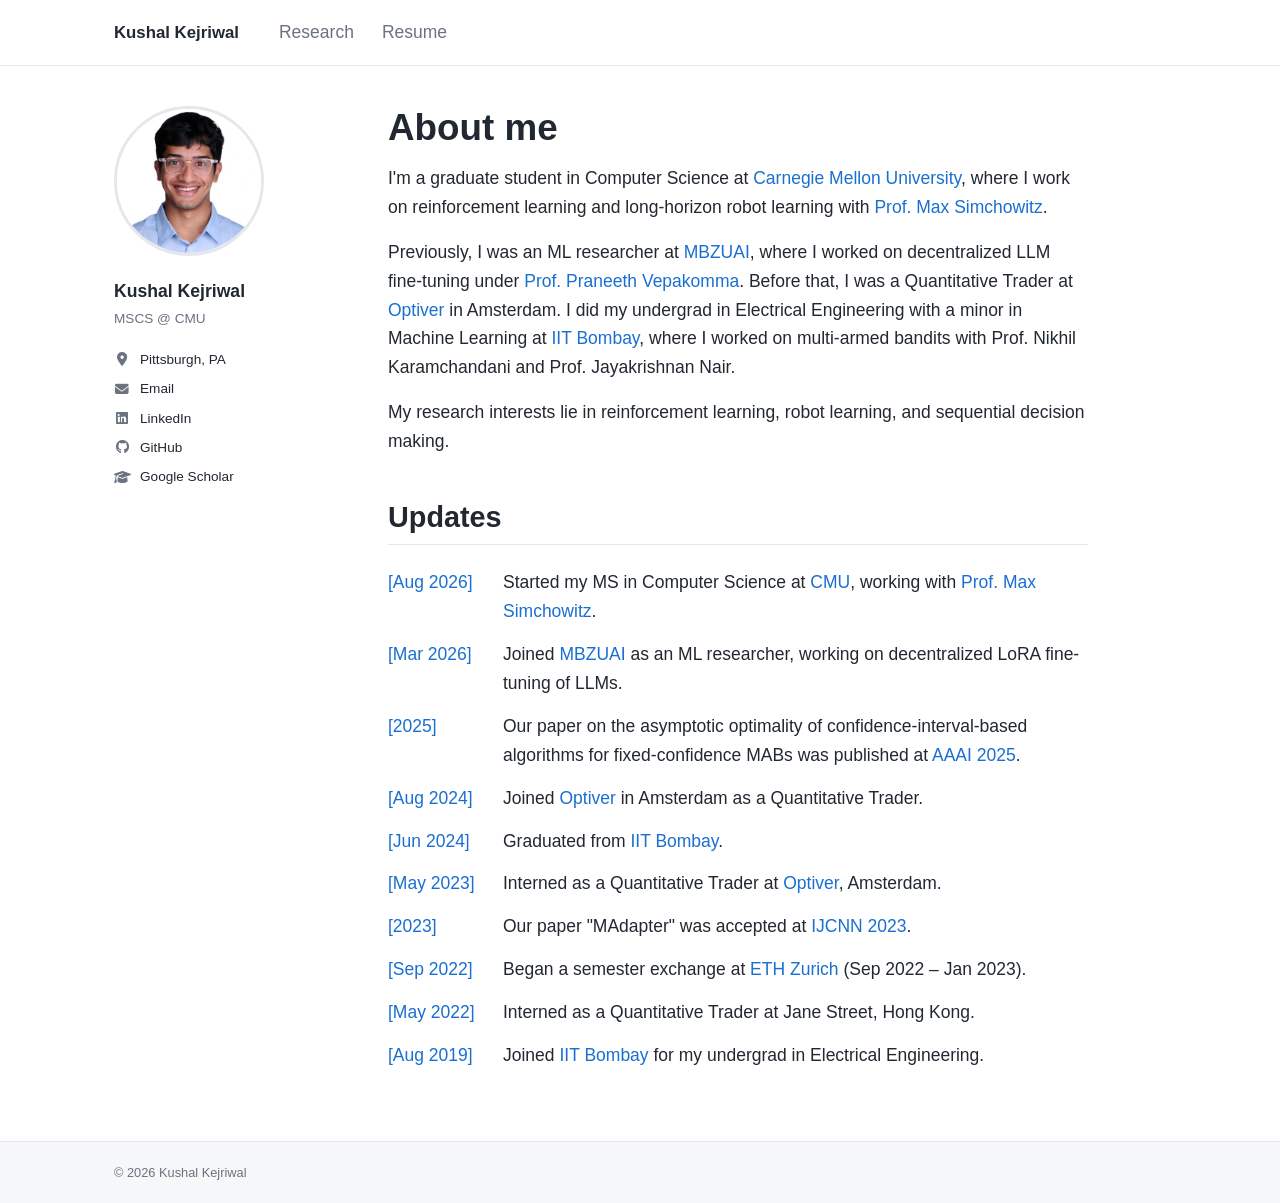
==== index.html @ 5ca909f8 "Initial personal website Co-Authored-By: Claude Opus 5.5 <noreply@anthropic.com>" ====
<!DOCTYPE html>
<html lang="en">
<head>
  <meta charset="utf-8">
  <meta name="viewport" content="width=device-width, initial-scale=1">
  <title>Kushal Kejriwal</title>
  <meta name="description" content="Kushal Kejriwal — MS in Computer Science student at Carnegie Mellon University.">
  <link rel="stylesheet" href="https://cdnjs.cloudflare.com/ajax/libs/font-awesome/6.5.1/css/all.min.css">
  <link rel="stylesheet" href="style.css">
</head>
<body>

<div class="topbar">
  <div class="inner">
    <a class="brand" href="index.html">Kushal Kejriwal</a>
    <nav>
      <a href="research.html">Research</a>
      <a href="resume.pdf">Resume</a>
    </nav>
  </div>
</div>

<div class="page">

  <aside class="sidebar">
    <img class="photo" src="images/profile.jpg" alt="Photo of Kushal Kejriwal">
    <div class="name">Kushal Kejriwal</div>
    <div class="role">MSCS @ CMU</div>
    <ul>
      <li><i class="fa-solid fa-location-dot"></i>Pittsburgh, PA</li>
      <li><i class="fa-solid fa-envelope"></i><a href="mailto:kkejriwa@andrew.cmu.edu">Email</a></li>
      <li><i class="fa-brands fa-linkedin"></i><a href="https://www.linkedin.com/in/kushal-kejriwal-3836b11aa/">LinkedIn</a></li>
      <li><i class="fa-brands fa-github"></i><a href="https://github.com/kushal134">GitHub</a></li>
      <li><i class="fa-solid fa-graduation-cap"></i><a href="https://scholar.google.com/citations?user=4yYLwFwAAAAJ&amp;hl=en">Google Scholar</a></li>
    </ul>
  </aside>

  <main class="content">
    <h1>About me</h1>
    <p>
      I'm a graduate student in Computer Science at
      <a href="https://www.cs.cmu.edu/">Carnegie Mellon University</a>, where I work on
      reinforcement learning and long-horizon robot learning with
      <a href="https://msimchowitz.github.io/">Prof. Max Simchowitz</a>.
    </p>
    <p>
      Previously, I was an ML researcher at <a href="https://mbzuai.ac.ae/">MBZUAI</a>, where I worked on
      decentralized LLM fine-tuning under <a href="https://praneeth.mit.edu/">Prof. Praneeth Vepakomma</a>.
      Before that, I was a Quantitative Trader at <a href="https://optiver.com/">Optiver</a>
      in Amsterdam. I did my undergrad in Electrical Engineering with a minor in Machine Learning at
      <a href="https://www.iitb.ac.in/">IIT Bombay</a>, where I worked on multi-armed bandits with
      Prof. Nikhil Karamchandani and Prof. Jayakrishnan Nair.
    </p>
    <p>
      My research interests lie in reinforcement learning, robot learning, and sequential decision making.
    </p>

    <h2>Updates</h2>
    <ul class="updates">
      <li><span class="date">[Aug 2026]</span><span>Started my MS in Computer Science at <a href="https://www.cs.cmu.edu/">CMU</a>, working with <a href="https://msimchowitz.github.io/">Prof. Max Simchowitz</a>.</span></li>
      <li><span class="date">[Mar 2026]</span><span>Joined <a href="https://mbzuai.ac.ae/">MBZUAI</a> as an ML researcher, working on decentralized LoRA fine-tuning of LLMs.</span></li>
      <li><span class="date">[2025]</span><span>Our paper on the asymptotic optimality of confidence-interval-based algorithms for fixed-confidence MABs was published at <a href="https://doi.org/10.1609/aaai.v39i17.33959">AAAI 2025</a>.</span></li>
      <li><span class="date">[Aug 2024]</span><span>Joined <a href="https://optiver.com/">Optiver</a> in Amsterdam as a Quantitative Trader.</span></li>
      <li><span class="date">[Jun 2024]</span><span>Graduated from <a href="https://www.iitb.ac.in/">IIT Bombay</a>.</span></li>
      <li><span class="date">[May 2023]</span><span>Interned as a Quantitative Trader at <a href="https://optiver.com/">Optiver</a>, Amsterdam.</span></li>
      <li><span class="date">[2023]</span><span>Our paper "MAdapter" was accepted at <a href="https://ieeexplore.ieee.org/document/10191376">IJCNN 2023</a>.</span></li>
      <li><span class="date">[Sep 2022]</span><span>Began a semester exchange at <a href="https://ethz.ch/en.html">ETH Zurich</a> (Sep 2022 – Jan 2023).</span></li>
      <li><span class="date">[May 2022]</span><span>Interned as a Quantitative Trader at Jane Street, Hong Kong.</span></li>
      <li><span class="date">[Aug 2019]</span><span>Joined <a href="https://www.iitb.ac.in/">IIT Bombay</a> for my undergrad in Electrical Engineering.</span></li>
    </ul>
  </main>

</div>

<footer>
  <div class="inner">© 2026 Kushal Kejriwal</div>
</footer>

</body>
</html>
---- style.css ----
:root {
  --bg: #ffffff;
  --text: #222831;
  --muted: #6b7280;
  --link: #1a6fd1;
  --link-hover: #e8871e;
  --rule: #e5e7eb;
  --bar-bg: #ffffff;
  --footer-bg: #f6f7f8;
  --thumb-bg: #f3f4f6;
  --tag-bg: #fff4e5;
  --tag-text: #9a5b00;
}
@media (prefers-color-scheme: dark) {
  :root {
    --bg: #16181c;
    --text: #e6e6e6;
    --muted: #9aa0a6;
    --link: #6fb1ff;
    --link-hover: #f5a54a;
    --rule: #2c2f35;
    --bar-bg: #16181c;
    --footer-bg: #1c1f24;
    --thumb-bg: #ffffff;
    --tag-bg: #3a2c14;
    --tag-text: #f5c27a;
  }
}
* { box-sizing: border-box; }
html, body { height: 100%; }
body {
  margin: 0;
  display: flex; flex-direction: column;
  background: var(--bg);
  color: var(--text);
  font-family: -apple-system, BlinkMacSystemFont, "Helvetica Neue", "Segoe UI", Helvetica, Arial, sans-serif;
  font-size: 17.5px;
  line-height: 1.65;
}
a { color: var(--link); text-decoration: none; }
a:hover { color: var(--link-hover); text-decoration: underline; }
p { margin: 0 0 16px; }

/* Top bar */
.topbar {
  background: var(--bar-bg);
  border-bottom: 1px solid var(--rule);
}
.topbar .inner {
  max-width: 1100px; margin: 0 auto; padding: 18px 24px;
  display: flex; align-items: baseline; gap: 40px;
}
.topbar .brand { font-weight: 700; color: var(--text); font-size: 1.05rem; }
.topbar .brand:hover { text-decoration: none; }
.topbar nav { display: flex; gap: 28px; }
.topbar nav a { color: var(--muted); }
.topbar nav a.active { color: var(--text); }

/* Page layout */
.page {
  flex: 1;
  width: 100%; max-width: 1100px; margin: 0 auto; padding: 40px 24px 64px;
  display: flex; gap: 64px;
}
.sidebar { width: 210px; flex-shrink: 0; font-size: 0.85rem; }
.sidebar .photo {
  width: 150px; height: 150px; border-radius: 50%; object-fit: cover;
  border: 3px solid var(--rule);
}
.sidebar .name { font-size: 1.1rem; font-weight: 700; margin: 14px 0 2px; }
.sidebar .role { color: var(--muted); margin-bottom: 18px; }
.sidebar ul { list-style: none; margin: 0; padding: 0; }
.sidebar li { margin: 7px 0; display: flex; align-items: center; gap: 10px; }
.sidebar li i { width: 16px; text-align: center; color: var(--muted); }
.sidebar li a { color: var(--text); }
.sidebar li a:hover { color: var(--link-hover); }

.content { flex: 1; min-width: 0; max-width: 700px; }
h1 { font-size: 2.3rem; font-weight: 600; margin: 0 0 14px; line-height: 1.2; }
h2 {
  font-size: 1.8rem; font-weight: 600; margin: 44px 0 16px; line-height: 1.2;
  padding-bottom: 10px; border-bottom: 1px solid var(--rule);
}

/* Updates */
.updates { list-style: none; margin: 0; padding: 0; }
.updates li { display: flex; gap: 20px; padding: 7px 0; }
.updates .date { color: var(--link); width: 95px; flex-shrink: 0; }

/* Research */
.project { display: flex; gap: 28px; align-items: flex-start; }
.project + .project { margin-top: 40px; }
.thumb {
  width: 230px; flex-shrink: 0;
  background: var(--thumb-bg); border-radius: 8px; overflow: hidden;
  border: 1px solid var(--rule);
}
.thumb img { width: 100%; display: block; }
.project .title { font-weight: 700; }
.project .meta { color: var(--muted); font-size: 0.95rem; }
.project .venue { font-style: italic; }
.project p { margin-top: 8px; }
.tag {
  display: inline-block; font-size: 0.75rem; font-weight: 600;
  padding: 1px 8px; border-radius: 999px; margin-left: 6px; vertical-align: 2px;
  background: var(--tag-bg); color: var(--tag-text);
}

/* Footer */
footer { background: var(--footer-bg); border-top: 1px solid var(--rule); }
footer .inner {
  max-width: 1100px; margin: 0 auto; padding: 20px 24px;
  color: var(--muted); font-size: 0.8rem;
}

@media (max-width: 760px) {
  body { font-size: 16.5px; }
  .topbar .inner { padding: 14px 16px; gap: 24px; }
  .page { flex-direction: column; gap: 28px; padding: 28px 16px 48px; }
  .sidebar { width: 100%; display: grid; grid-template-columns: 110px 1fr; column-gap: 20px; align-items: center; }
  .sidebar .photo { width: 110px; height: 110px; grid-row: span 2; }
  .sidebar .name { margin-top: 0; }
  .sidebar ul { grid-column: 1 / -1; display: flex; flex-wrap: wrap; gap: 4px 18px; margin-top: 14px; }
  .sidebar li { margin: 0; }
  h1 { font-size: 1.9rem; }
  h2 { font-size: 1.5rem; }
  .updates li { gap: 12px; }
  .updates .date { width: 82px; }
  .project { flex-direction: column; gap: 14px; }
  .thumb { width: 100%; }
  footer .inner { padding: 16px; }
}
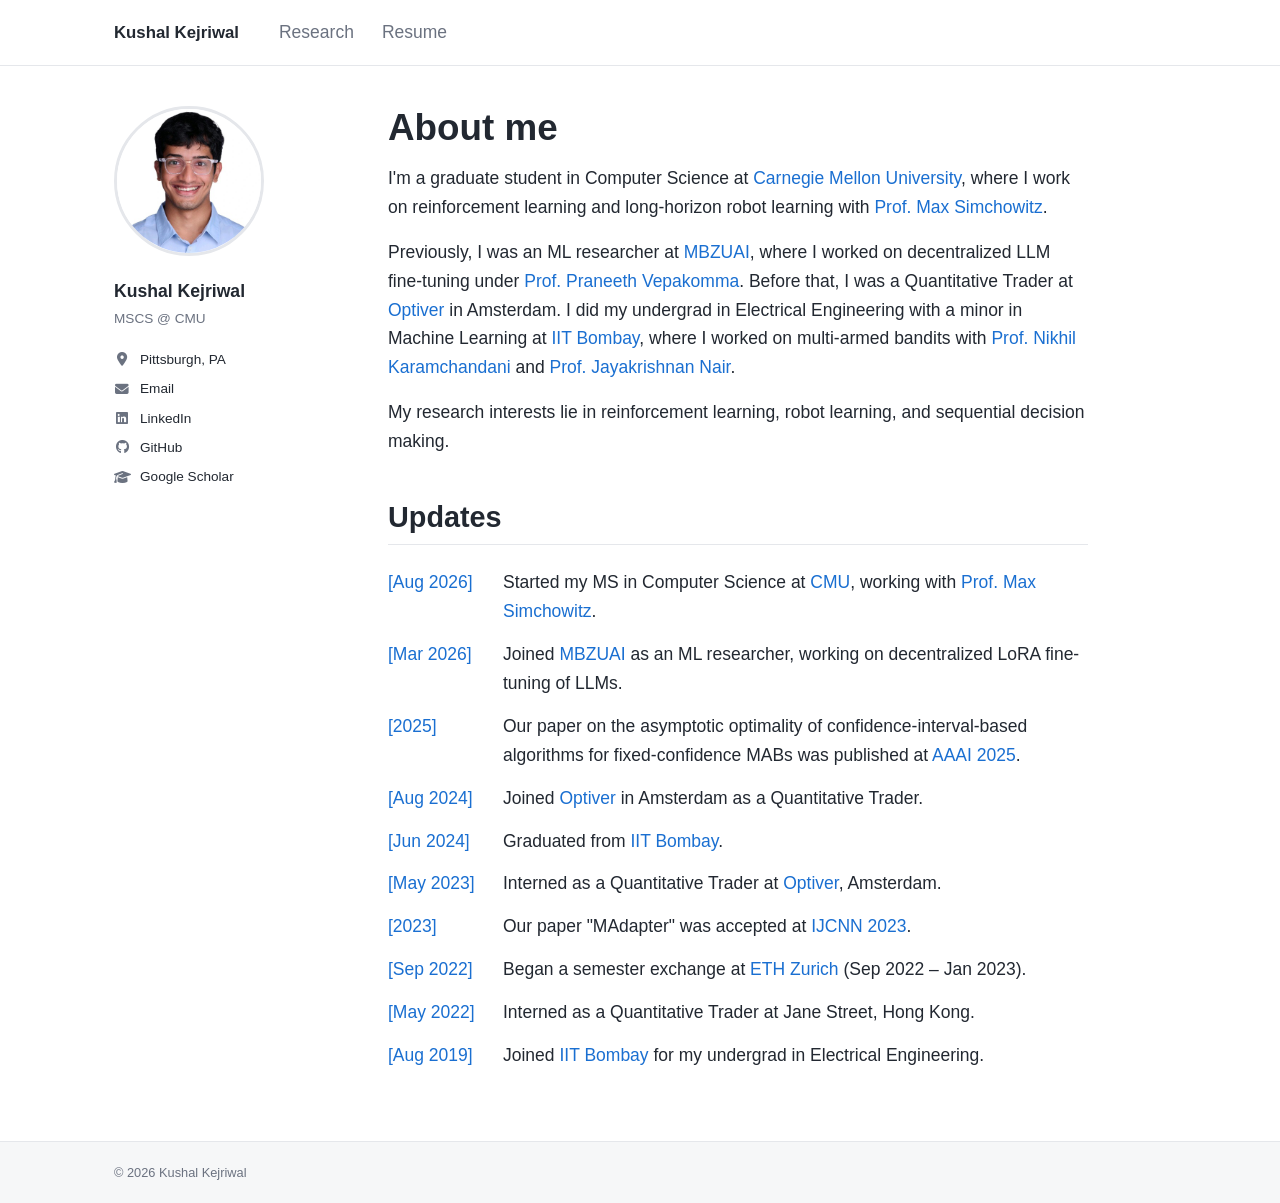
==== commit d39db422: "Link IITB advisors Co-Authored-By: Claude Opus 5.5 <noreply@anthropic.com>" ====
--- a/index.html
+++ b/index.html
@@ -49,7 +49,7 @@
       Before that, I was a Quantitative Trader at <a href="https://optiver.com/">Optiver</a>
       in Amsterdam. I did my undergrad in Electrical Engineering with a minor in Machine Learning at
       <a href="https://www.iitb.ac.in/">IIT Bombay</a>, where I worked on multi-armed bandits with
-      Prof. Nikhil Karamchandani and Prof. Jayakrishnan Nair.
+      <a href="https://sites.google.com/site/nikhilkaram/home">Prof. Nikhil Karamchandani</a> and <a href="https://www.ee.iitb.ac.in/~jayakrishnan.nair/">Prof. Jayakrishnan Nair</a>.
     </p>
     <p>
       My research interests lie in reinforcement learning, robot learning, and sequential decision making.
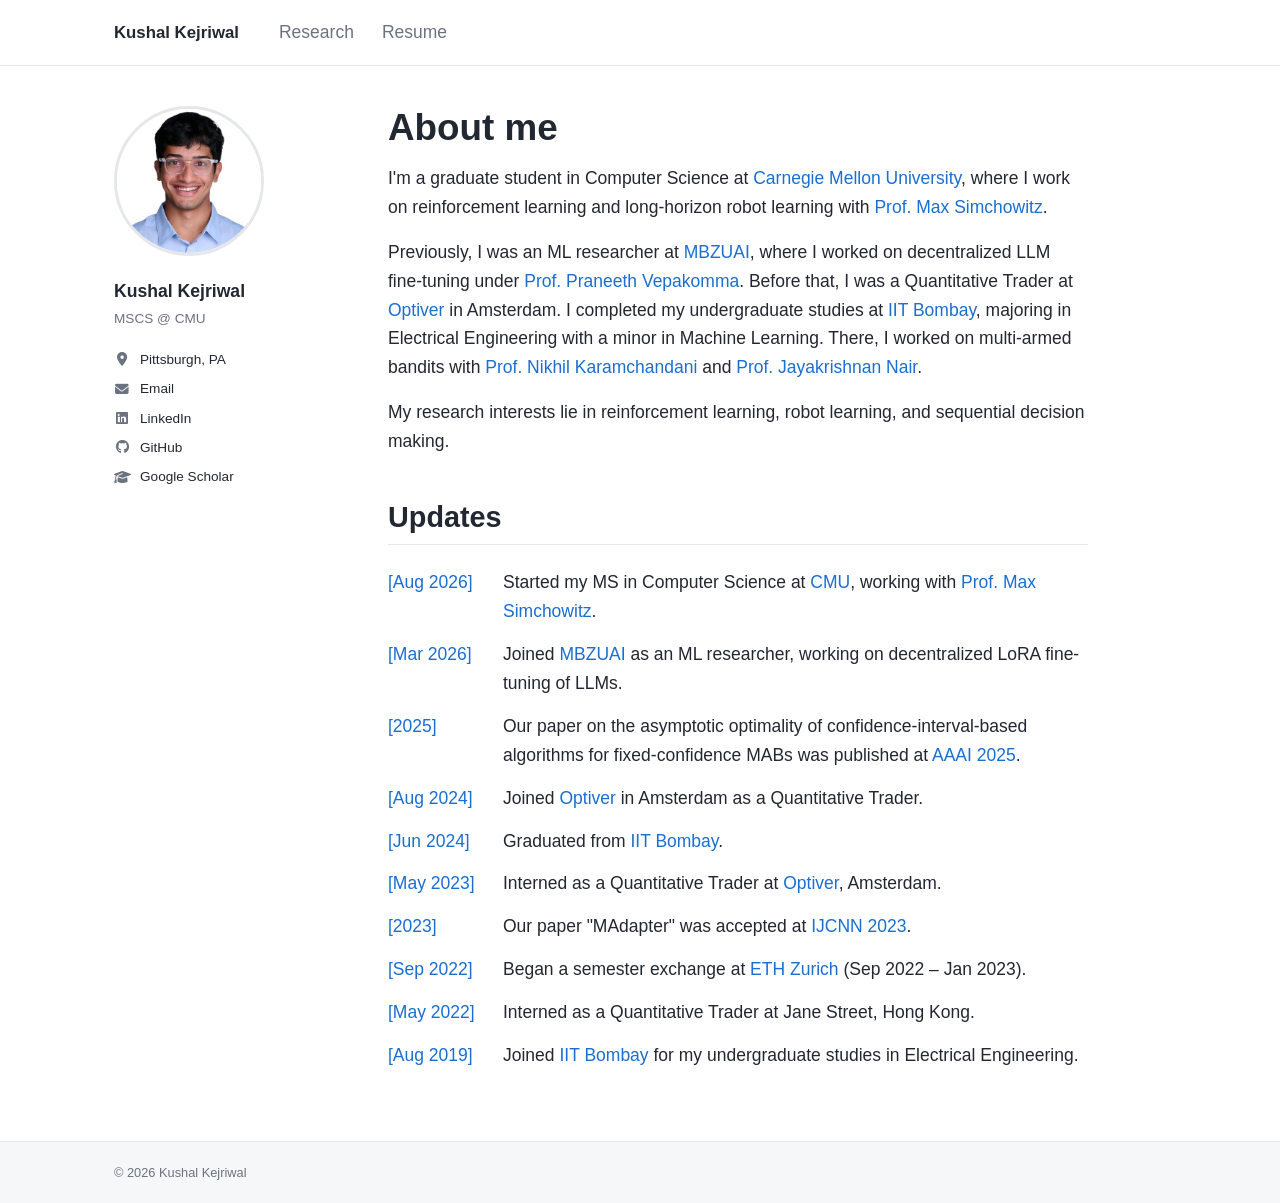
==== commit 63ed2661: "Reword undergrad description Co-Authored-By: Claude Opus 5.5 <noreply@anthropic.com>" ====
--- a/index.html
+++ b/index.html
@@ -47,8 +47,9 @@
       Previously, I was an ML researcher at <a href="https://mbzuai.ac.ae/">MBZUAI</a>, where I worked on
       decentralized LLM fine-tuning under <a href="https://praneeth.mit.edu/">Prof. Praneeth Vepakomma</a>.
       Before that, I was a Quantitative Trader at <a href="https://optiver.com/">Optiver</a>
-      in Amsterdam. I did my undergrad in Electrical Engineering with a minor in Machine Learning at
-      <a href="https://www.iitb.ac.in/">IIT Bombay</a>, where I worked on multi-armed bandits with
+      in Amsterdam. I completed my undergraduate studies at
+      <a href="https://www.iitb.ac.in/">IIT Bombay</a>, majoring in Electrical Engineering with a minor in
+      Machine Learning. There, I worked on multi-armed bandits with
       <a href="https://sites.google.com/site/nikhilkaram/home">Prof. Nikhil Karamchandani</a> and <a href="https://www.ee.iitb.ac.in/~jayakrishnan.nair/">Prof. Jayakrishnan Nair</a>.
     </p>
     <p>
@@ -66,7 +67,7 @@
       <li><span class="date">[2023]</span><span>Our paper "MAdapter" was accepted at <a href="https://ieeexplore.ieee.org/document/10191376">IJCNN 2023</a>.</span></li>
       <li><span class="date">[Sep 2022]</span><span>Began a semester exchange at <a href="https://ethz.ch/en.html">ETH Zurich</a> (Sep 2022 – Jan 2023).</span></li>
       <li><span class="date">[May 2022]</span><span>Interned as a Quantitative Trader at Jane Street, Hong Kong.</span></li>
-      <li><span class="date">[Aug 2019]</span><span>Joined <a href="https://www.iitb.ac.in/">IIT Bombay</a> for my undergrad in Electrical Engineering.</span></li>
+      <li><span class="date">[Aug 2019]</span><span>Joined <a href="https://www.iitb.ac.in/">IIT Bombay</a> for my undergraduate studies in Electrical Engineering.</span></li>
     </ul>
   </main>
 
